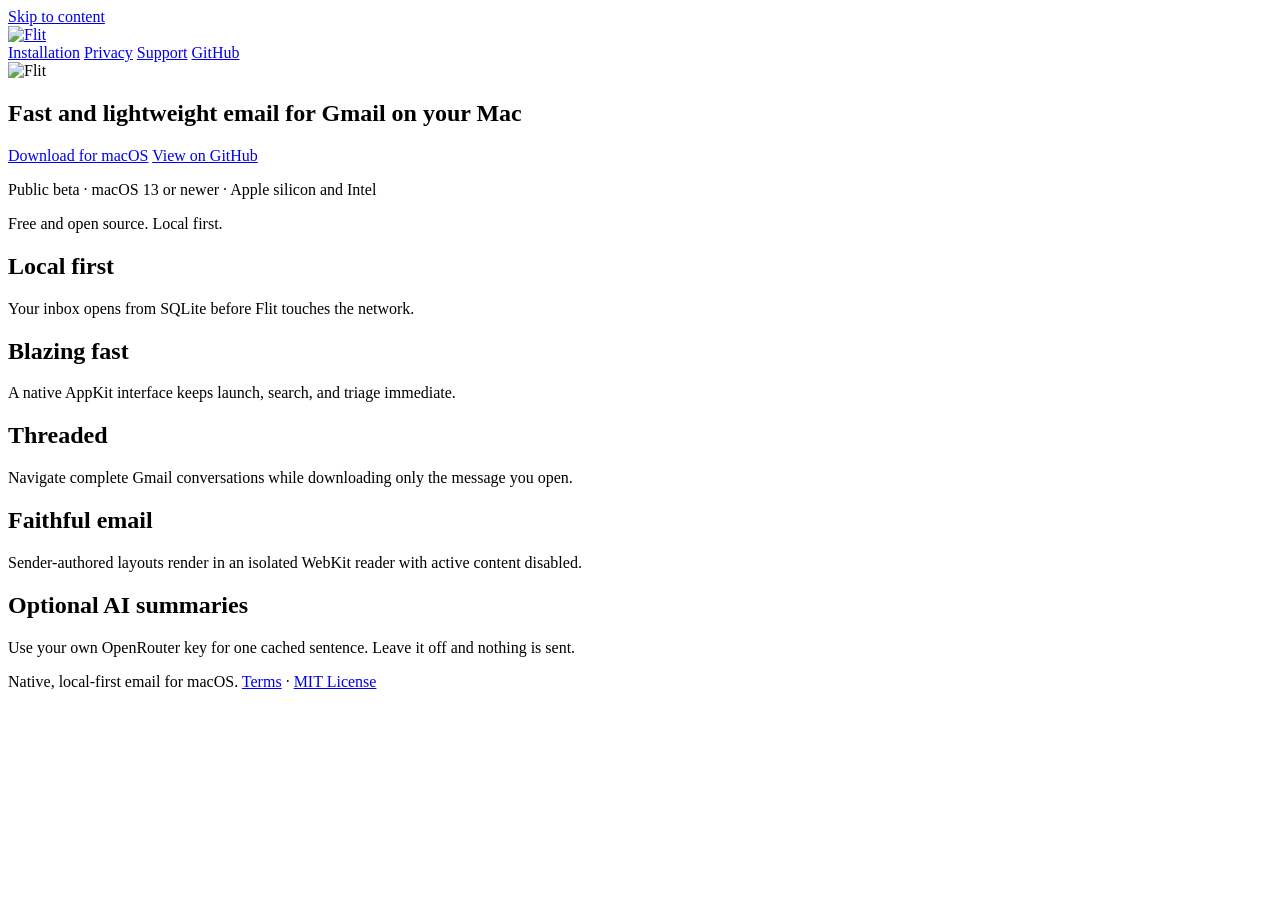
==== site/index.html @ 0bcffd28 "feat(site): publish the Flit public beta home Launch a simple Vercel-hosted download page with the p" ====
<!doctype html>
<html lang="en">
<head>
  <meta charset="utf-8">
  <meta name="viewport" content="width=device-width, initial-scale=1">
  <meta name="description" content="Flit is a fast, local-first native mail client for macOS.">
  <meta name="theme-color" content="#07101f">
  
  <title>Flit — Fast and lightweight email for macOS</title>
  <link rel="icon" href="/assets/icon.png" type="image/png">
  <link rel="stylesheet" href="/styles.css">
</head>
<body>
  <a class="skip-link" href="#content">Skip to content</a>
  <header class="site-header">
    <a class="brand" href="/" aria-label="Flit home"><img src="/assets/logo.png" alt="Flit"></a>
    <nav aria-label="Primary navigation">
      <a href="/installation/">Installation</a>
      <a href="/privacy/">Privacy</a>
      <a href="/support/">Support</a>
      <a class="github-link" href="https://github.com/x4484/flit">GitHub</a>
    </nav>
  </header>
  <main id="content" class="content">
    <section class="hero">
  <img class="hero-logo" src="/assets/logo.png" alt="Flit">
  <h1>Fast and lightweight email for Gmail on your Mac</h1>
  <div class="hero-actions">
    <a class="download-button" href="/download/">Download for macOS</a>
    <a class="source-link" href="https://github.com/x4484/flit">View on GitHub</a>
  </div>
  <p class="release-note">Public beta · macOS 13 or newer · Apple silicon and Intel</p>
  <p class="open-source-note">Free and open source. Local first.</p>
</section>

<section class="feature-list" aria-label="Main features">
  <article>
    <h2>Local first</h2>
    <p>Your inbox opens from SQLite before Flit touches the network.</p>
  </article>
  <article>
    <h2>Blazing fast</h2>
    <p>A native AppKit interface keeps launch, search, and triage immediate.</p>
  </article>
  <article>
    <h2>Threaded</h2>
    <p>Navigate complete Gmail conversations while downloading only the message you open.</p>
  </article>
  <article>
    <h2>Faithful email</h2>
    <p>Sender-authored layouts render in an isolated WebKit reader with active content disabled.</p>
  </article>
  <article>
    <h2>Optional AI summaries</h2>
    <p>Use your own OpenRouter key for one cached sentence. Leave it off and nothing is sent.</p>
  </article>
</section>
  </main>
  <footer>
    <span>Native, local-first email for macOS.</span>
    <span><a href="/terms/">Terms</a> · <a href="https://github.com/x4484/flit/blob/main/LICENSE">MIT License</a></span>
  </footer>
</body>
</html>
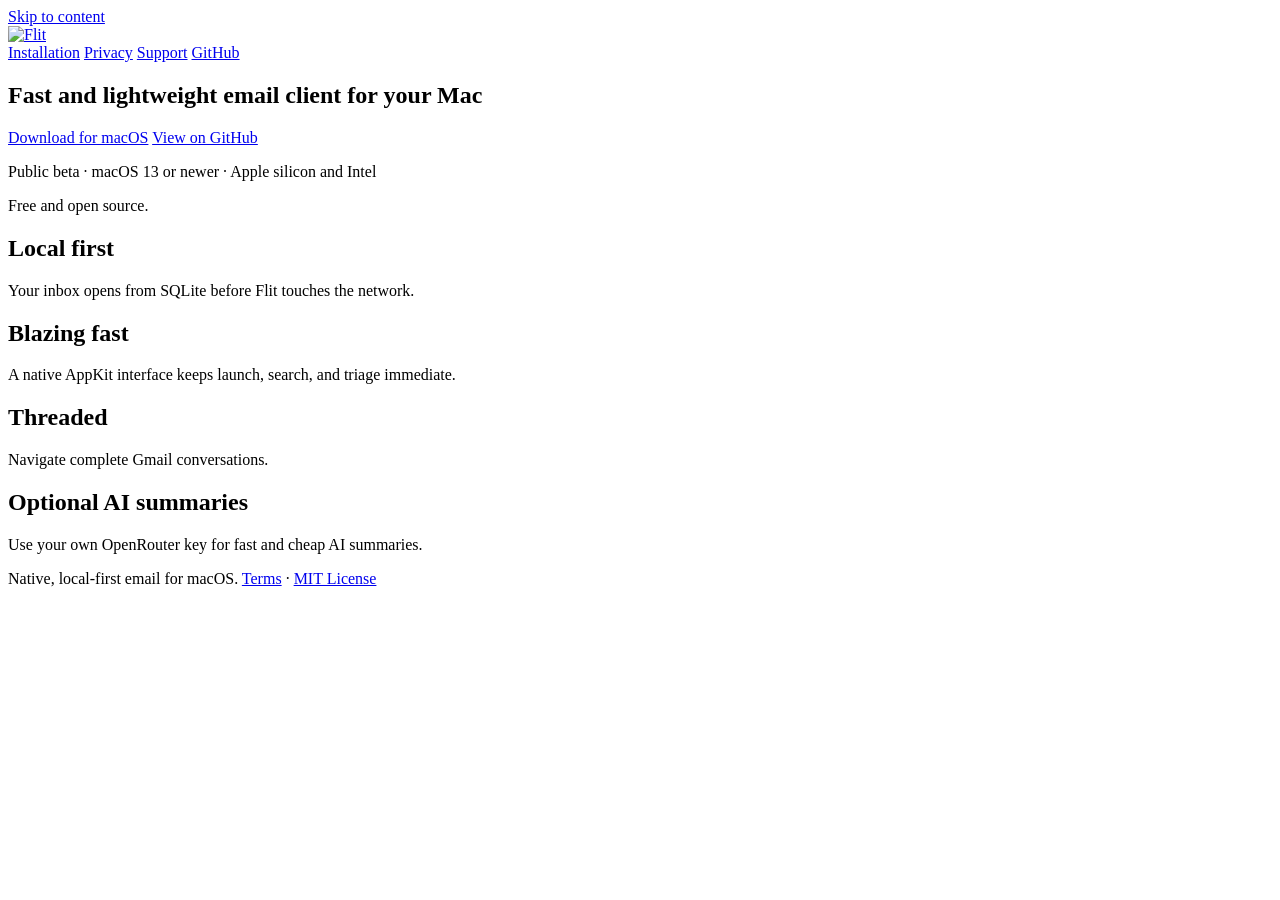
==== commit 19c2a78d: "fix(site): simplify landing page copy" ====
--- a/site/index.html
+++ b/site/index.html
@@ -23,14 +23,13 @@
   </header>
   <main id="content" class="content">
     <section class="hero">
-  <img class="hero-logo" src="/assets/logo.png" alt="Flit">
-  <h1>Fast and lightweight email for Gmail on your Mac</h1>
+  <h1>Fast and lightweight email client for your Mac</h1>
   <div class="hero-actions">
     <a class="download-button" href="/download/">Download for macOS</a>
     <a class="source-link" href="https://github.com/x4484/flit">View on GitHub</a>
   </div>
   <p class="release-note">Public beta · macOS 13 or newer · Apple silicon and Intel</p>
-  <p class="open-source-note">Free and open source. Local first.</p>
+  <p class="open-source-note">Free and open source.</p>
 </section>
 
 <section class="feature-list" aria-label="Main features">
@@ -44,15 +43,11 @@
   </article>
   <article>
     <h2>Threaded</h2>
-    <p>Navigate complete Gmail conversations while downloading only the message you open.</p>
-  </article>
-  <article>
-    <h2>Faithful email</h2>
-    <p>Sender-authored layouts render in an isolated WebKit reader with active content disabled.</p>
+    <p>Navigate complete Gmail conversations.</p>
   </article>
   <article>
     <h2>Optional AI summaries</h2>
-    <p>Use your own OpenRouter key for one cached sentence. Leave it off and nothing is sent.</p>
+    <p>Use your own OpenRouter key for fast and cheap AI summaries.</p>
   </article>
 </section>
   </main>
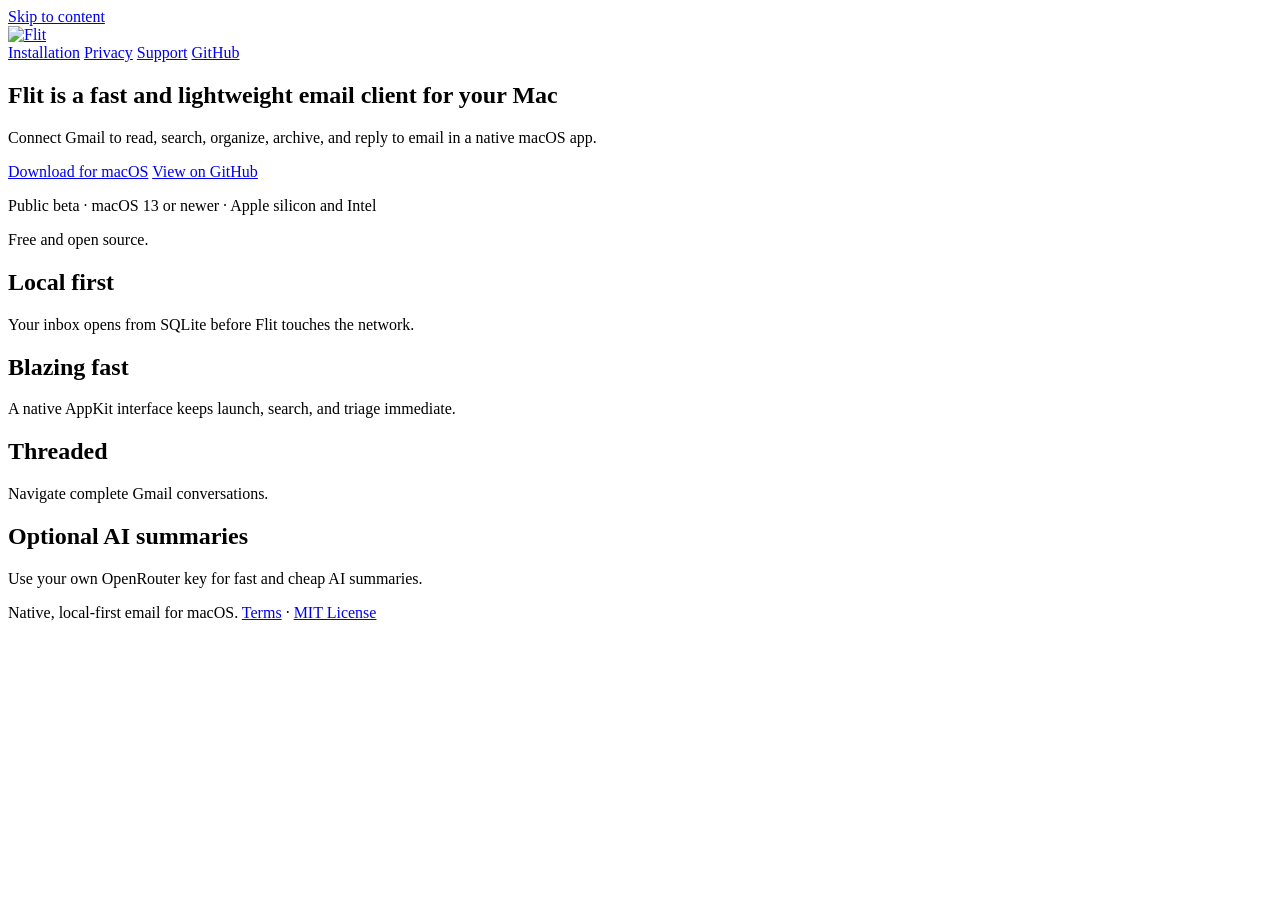
==== commit 0f916d63: "fix(site): make Flit purpose explicit for OAuth review" ====
--- a/site/index.html
+++ b/site/index.html
@@ -3,9 +3,9 @@
 <head>
   <meta charset="utf-8">
   <meta name="viewport" content="width=device-width, initial-scale=1">
-  <meta name="description" content="Flit is a fast, local-first native mail client for macOS.">
+  <meta name="description" content="Flit is a fast native email client for reading, searching, organizing, and replying to Gmail on macOS.">
   <meta name="theme-color" content="#07101f">
-  
+  <link rel="canonical" href="https://www.flit.wtf/">
   <title>Flit — Fast and lightweight email for macOS</title>
   <link rel="icon" href="/assets/icon.png" type="image/png">
   <link rel="stylesheet" href="/styles.css">
@@ -23,7 +23,8 @@
   </header>
   <main id="content" class="content">
     <section class="hero">
-  <h1>Fast and lightweight email client for your Mac</h1>
+  <h1>Flit is a fast and lightweight email client for your Mac</h1>
+  <p class="purpose-note">Connect Gmail to read, search, organize, archive, and reply to email in a native macOS app.</p>
   <div class="hero-actions">
     <a class="download-button" href="/download/">Download for macOS</a>
     <a class="source-link" href="https://github.com/x4484/flit">View on GitHub</a>
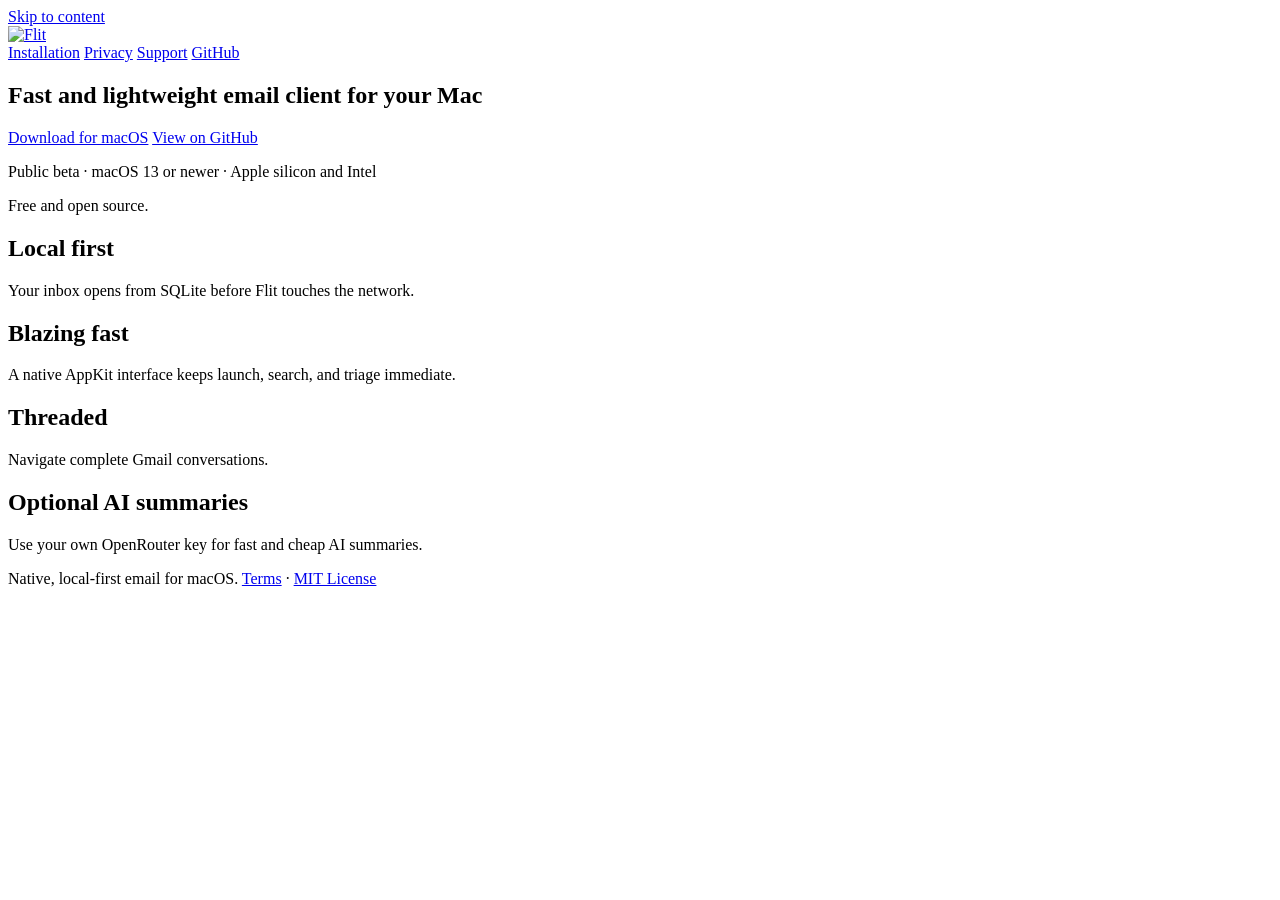
==== commit b5405089: "Revert "Merge pull request #4 from x4484/fix/oauth-branding-homepage" This reverts commit 27b4fa2907" ====
--- a/site/index.html
+++ b/site/index.html
@@ -3,9 +3,9 @@
 <head>
   <meta charset="utf-8">
   <meta name="viewport" content="width=device-width, initial-scale=1">
-  <meta name="description" content="Flit is a fast native email client for reading, searching, organizing, and replying to Gmail on macOS.">
+  <meta name="description" content="Flit is a fast, local-first native mail client for macOS.">
   <meta name="theme-color" content="#07101f">
-  <link rel="canonical" href="https://www.flit.wtf/">
+  
   <title>Flit — Fast and lightweight email for macOS</title>
   <link rel="icon" href="/assets/icon.png" type="image/png">
   <link rel="stylesheet" href="/styles.css">
@@ -23,8 +23,7 @@
   </header>
   <main id="content" class="content">
     <section class="hero">
-  <h1>Flit is a fast and lightweight email client for your Mac</h1>
-  <p class="purpose-note">Connect Gmail to read, search, organize, archive, and reply to email in a native macOS app.</p>
+  <h1>Fast and lightweight email client for your Mac</h1>
   <div class="hero-actions">
     <a class="download-button" href="/download/">Download for macOS</a>
     <a class="source-link" href="https://github.com/x4484/flit">View on GitHub</a>
